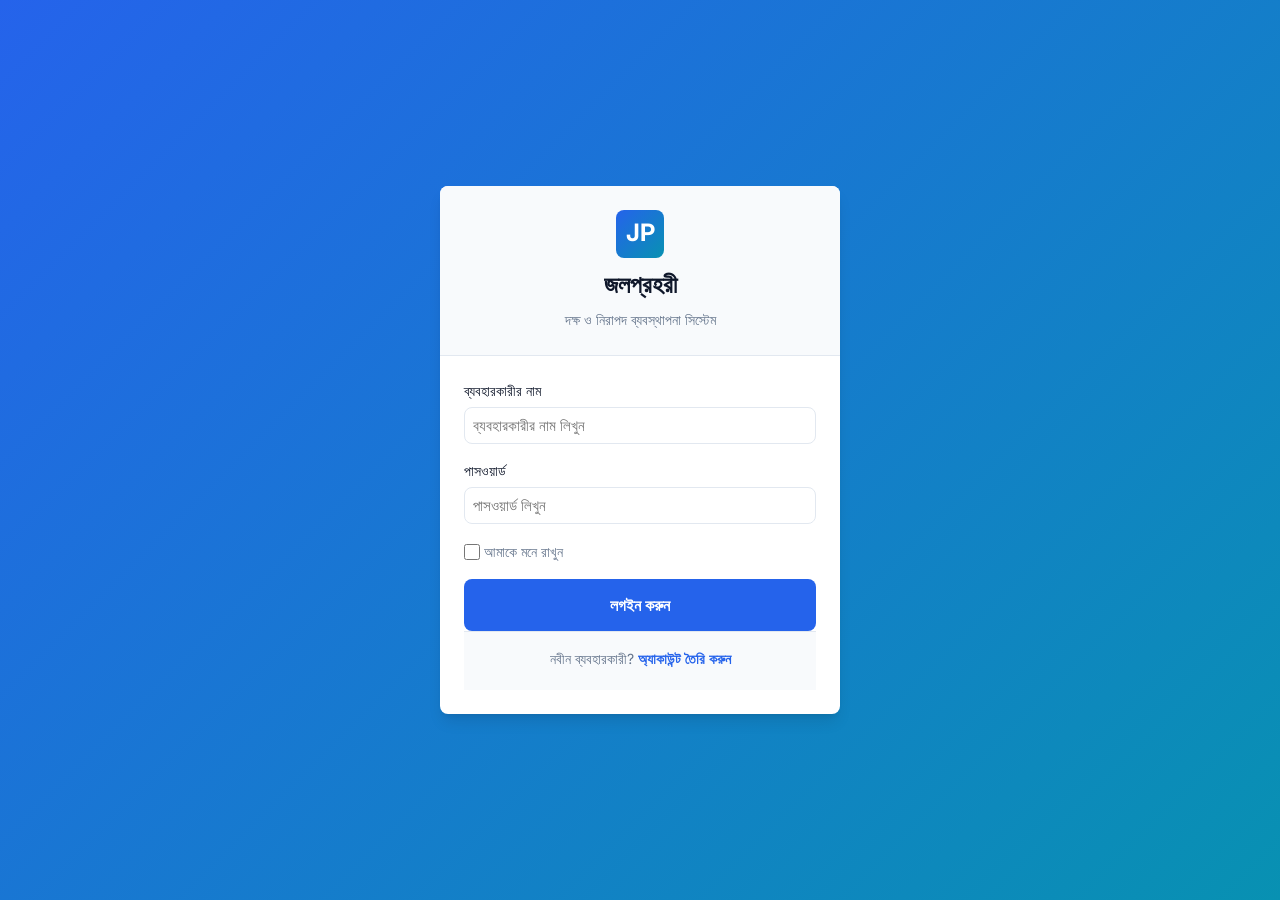
==== index.html @ fc756f6e "This is first commit im my project" ====
<!DOCTYPE html>
<html lang="bn" dir="auto">
<head>
  <meta charset="UTF-8">
  <meta name="viewport" content="width=device-width, initial-scale=1.0">
  <title>জলপ্রহরী - ড্যাশবোর্ড</title>
  <link rel="stylesheet" href="css/style.css">
</head>
<body>
  <!-- Login Screen (shown initially) -->
  <div id="login-screen" class="login-screen">
    <div class="login-card">
      <div class="login-header">
        <div class="login-logo">JP</div>
        <h1>জলপ্রহরী</h1>
        <p>দক্ষ ও নিরাপদ ব্যবস্থাপনা সিস্টেম</p>
      </div>
      <div class="login-body">
        <form id="login-form">
          <div class="form-group">
            <label class="form-label" data-i18n="auth_username">ব্যবহারকারীর নাম</label>
            <input type="text" class="form-input" placeholder="ব্যবহারকারীর নাম লিখুন" required>
          </div>
          <div class="form-group">
            <label class="form-label" data-i18n="auth_password">পাসওয়ার্ড</label>
            <input type="password" class="form-input" placeholder="পাসওয়ার্ড লিখুন" required>
          </div>
          <div class="form-group form-check">
            <input type="checkbox" id="remember-me" class="form-check-input">
            <label class="form-check-label" data-i18n="auth_remember">আমাকে মনে রাখুন</label>
          </div>
          <button type="submit" class="btn btn-primary btn-login" data-i18n="auth_login">লগইন করুন</button>
        </form>
        <div class="login-footer">
          <p>নবীন ব্যবহারকারী? <a href="#" onclick="app.registerUser()">অ্যাকাউন্ট তৈরি করুন</a></p>
        </div>
      </div>
    </div>
  </div>

  <!-- Main App (hidden until login) -->
  <div id="main-app" class="app-container" style="display: none;">
    <!-- Sidebar -->
    <nav class="sidebar" id="sidebar">
      <div class="sidebar-header">
        <div class="sidebar-logo">JP</div>
        <div class="sidebar-title">জলপ্রহরী</div>
      </div>
      <div class="sidebar-nav">
        <div class="nav-item active" data-module="dashboard">
          <span class="nav-icon">📊</span>
          <span data-i18n="nav_dashboard">ড্যাশবোর্ড</span>
        </div>
        <div class="nav-item" data-module="modules">
          <span class="nav-icon">📦</span>
          <span data-i18n="nav_modules">মডিউলসমূহ</span>
        </div>
        <div class="nav-item" data-module="users">
          <span class="nav-icon">👥</span>
          <span data-i18n="nav_users">ব্যবহারকারী</span>
        </div>
        <div class="nav-item" data-module="reports">
          <span class="nav-icon">📈</span>
          <span data-i18n="nav_reports">রিপোর্ট</span>
        </div>
        <div class="nav-item" data-module="billing">
          <span class="nav-icon">💳</span>
          <span data-i18n="module_billing">বিলিং</span>
        </div>
        <div class="nav-item" data-module="settings">
          <span class="nav-icon">⚙️</span>
          <span data-i18n="nav_settings">সেটিংস</span>
        </div>
        <div class="nav-item" data-module="help">
          <span class="nav-icon">❓</span>
          <span data-i18n="nav_help">সহায়তা</span>
        </div>
        <div class="nav-item" style="margin-top: auto;" onclick="app.logout()">
          <span class="nav-icon">🚪</span>
          <span data-i18n="nav_logout">লগআউট</span>
        </div>
      </div>
    </nav>

    <!-- Main Content -->
    <main class="main-content">
      <!-- Header -->
      <header class="header">
        <div class="header-left">
          <button class="mobile-menu-btn" onclick="document.getElementById('sidebar').classList.toggle('open')">
            ☰
          </button>
          <h1 class="page-title" id="page-title">ড্যাশবোর্ড</h1>
        </div>
        <div class="header-right">
          <div class="lang-selector">
            <button class="lang-btn active" data-lang="bn" data-i18n="lang_bangla">বাংলা</button>
            <button class="lang-btn" data-lang="en" data-i18n="lang_english">English</button>
          </div>
          <div class="user-profile" data-i18n-title="header_profile">
            <div class="user-avatar" id="user-avatar">AI</div>
            <div class="user-info">
              <span id="user-name">আমিনুল ইসলাম</span>
              <span id="user-role">অ্যাডমিন</span>
            </div>
          </div>
        </div>
      </header>

      <!-- Dynamic Content Area -->
      <div id="content-area">
        <!-- Content loaded by JavaScript -->
      </div>
    </main>
  </div>

  <!-- Scripts -->
  <script src="js/i18n.js"></script>
  <script src="js/app.js"></script>
</body>
</html>
---- css/style.css ----
/* ==========================================================================
   Jolprohori UI - Main Stylesheet (Part 1)
   বাংলা ভাষার ব্যবহারকারী ইন্টারফেস
   ========================================================================== */

/* Google Fonts - Bangla compatible fonts */
@import url('https://fonts.googleapis.com/css2?family=Noto+Bengali:wght@400;500;600;700&family=Inter:wght@300;400;500;600;700&display=swap');

:root {
  --primary-color: #2563eb;
  --primary-hover: #1d4ed8;
  --secondary-color: #64748b;
  --success-color: #059669;
  --warning-color: #d97706;
  --danger-color: #dc2626;
  --info-color: #0891b2;

  --bg-body: #f8fafc;
  --bg-sidebar: #1e293b;
  --bg-card: #ffffff;
  --bg-header: #ffffff;
  --bg-modal: rgba(0, 0, 0, 0.5);

  --text-primary: #0f172a;
  --text-secondary: #64748b;
  --text-white: #ffffff;
  --text-muted: #94a3b8;

  --border-color: #e2e8f0;
  --border-radius: 8px;
  --shadow-sm: 0 1px 2px 0 rgb(0 0 0 / 0.05);
  --shadow-md: 0 4px 6px -1px rgb(0 0 0 / 0.1), 0 2px 4px -2px rgb(0 0 0 / 0.1);
  --shadow-lg: 0 10px 15px -3px rgb(0 0 0 / 0.1), 0 4px 6px -4px rgb(0 0 0 / 0.1);

  --spacing-xs: 0.25rem;
  --spacing-sm: 0.5rem;
  --spacing-md: 1rem;
  --spacing-lg: 1.5rem;
  --spacing-xl: 2rem;

  --transition-fast: 0.15s ease;
  --transition-base: 0.3s ease;
}

* { margin: 0; padding: 0; box-sizing: border-box; }
html { scroll-behavior: smooth; }
body {
  font-family: 'Inter', 'Noto Bengali', sans-serif;
  background-color: var(--bg-body);
  color: var(--text-primary);
  line-height: 1.6;
  overflow-x: hidden;
}
.bn-text { font-family: 'Noto Bengali', 'Inter', sans-serif; font-weight: 500; }

/* ==========================================================================
   Layout
   ========================================================================== */
.app-container { display: flex; min-height: 100vh; }
.sidebar {
  width: 260px; background-color: var(--bg-sidebar); color: var(--text-white);
  position: fixed; height: 100vh; z-index: 100; transition: var(--transition-base);
  display: flex; flex-direction: column;
}
.sidebar-header {
  padding: var(--spacing-lg); display: flex; align-items: center; gap: var(--spacing-sm);
  border-bottom: 1px solid rgba(255, 255, 255, 0.1);
}
.sidebar-logo {
  width: 32px; height: 32px;
  background: linear-gradient(135deg, var(--primary-color), var(--info-color));
  border-radius: var(--border-radius); display: flex; align-items: center; justify-content: center;
  font-weight: 700; font-size: 1.2rem;
}
.sidebar-title { font-size: 1.1rem; font-weight: 600; font-family: 'Noto Bengali', sans-serif; }
.sidebar-nav { flex: 1; padding: var(--spacing-md); overflow-y: auto; }
.nav-item {
  display: flex; align-items: center; gap: var(--spacing-sm);
  padding: var(--spacing-sm) var(--spacing-md); margin-bottom: var(--spacing-xs);
  border-radius: var(--border-radius); color: var(--text-muted);
  text-decoration: none; font-size: 0.95rem; cursor: pointer;
  transition: var(--transition-fast); border: none; background: transparent;
  text-align: left; width: 100%;
}
.nav-item:hover, .nav-item.active { background-color: rgba(255, 255, 255, 0.1); color: var(--text-white); }
.nav-item.active {
  background: linear-gradient(135deg, rgba(37, 99, 235, 0.2), rgba(8, 145, 178, 0.2));
  border-left: 3px solid var(--primary-color);
}
.nav-icon { width: 20px; text-align: center; }
.main-content { flex: 1; margin-left: 260px; padding: var(--spacing-lg); transition: var(--transition-base); }
.header {
  background: var(--bg-header); border-bottom: 1px solid var(--border-color);
  padding: var(--spacing-md) var(--spacing-lg); display: flex;
  justify-content: space-between; align-items: center;
  position: sticky; top: 0; z-index: 50; box-shadow: var(--shadow-sm);
}
.header-left { display: flex; align-items: center; gap: var(--spacing-md); }
.page-title { font-size: 1.25rem; font-weight: 600; color: var(--text-primary); font-family: 'Noto Bengali', sans-serif; }
.header-right { display: flex; align-items: center; gap: var(--spacing-md); }
.user-profile {
  display: flex; align-items: center; gap: var(--spacing-sm);
  padding: var(--spacing-sm) var(--spacing-md); background: var(--bg-body);
  border: 1px solid var(--border-color); border-radius: var(--border-radius);
  cursor: pointer; transition: var(--transition-fast);
}
.user-profile:hover { background-color: var(--border-color); }
.user-avatar {

/* Dashboard */
.dashboard { max-width: 1200px; margin: 0 auto; }
.stats-grid {
  display: grid; grid-template-columns: repeat(auto-fit, minmax(240px, 1fr));
  gap: var(--spacing-md); margin-bottom: var(--spacing-lg);
}
.stat-card {
  background: var(--bg-card); border: 1px solid var(--border-color);
  border-radius: var(--border-radius); padding: var(--spacing-lg);
  box-shadow: var(--shadow-sm); display: flex; flex-direction: column;
  gap: var(--spacing-sm); transition: var(--transition-base);
}
.stat-card:hover { transform: translateY(-4px); box-shadow: var(--shadow-lg); }
.stat-header { display: flex; justify-content: space-between; align-items: flex-start; }
.stat-icon {
  width: 48px; height: 48px; border-radius: 12px; display: flex;
  align-items: center; justify-content: center; color: var(--text-white); font-size: 1.25rem;
}
.stat-icon.primary { background: linear-gradient(135deg, var(--primary-color), var(--primary-hover)); }
.stat-icon.success { background: linear-gradient(135deg, var(--success-color), #047857); }
.stat-icon.warning { background: linear-gradient(135deg, var(--warning-color), #b45309); }
.stat-icon.info { background: linear-gradient(135deg, var(--info-color), #0e7490); }
.stat-value { font-size: 2rem; font-weight: 700; color: var(--text-primary); }
.stat-label { font-size: 0.875rem; color: var(--text-secondary); font-weight: 500; }
.stat-trend { font-size: 0.75rem; display: flex; align-items: center; gap: 4px; }
.trend-up { color: var(--success-color); } .trend-down { color: var(--danger-color); }

.modules-section { margin-bottom: var(--spacing-lg); }
.section-header {
  display: flex; justify-content: space-between; align-items: center; margin-bottom: var(--spacing-md);
}
.modules-grid {
  display: grid; grid-template-columns: repeat(auto-fill, minmax(280px, 1fr)); gap: var(--spacing-md);
}
.module-card {
  background: var(--bg-card); border: 1px solid var(--border-color);
  border-radius: var(--border-radius); padding: var(--spacing-lg);
  cursor: pointer; transition: var(--transition-base); position: relative; overflow: hidden;
}
.module-card:hover { transform: translateY(-4px); box-shadow: var(--shadow-lg); border-color: var(--primary-color); }
.module-card::before {
  content: ''; position: absolute; top: 0; left: 0; width: 4px; height: 100%;
  background: linear-gradient(135deg, var(--primary-color), var(--info-color)); transition: var(--transition-base);
}
.module-card:hover::before { width: 8px; }
.module-icon {
  width: 48px; height: 48px; border-radius: 12px; display: flex;
  align-items: center; justify-content: center; margin-bottom: var(--spacing-md);
  font-size: 1.25rem; color: var(--text-white);
}
.module-icon.blue { background: linear-gradient(135deg, #3b82f6, #1d4ed8); }
.module-icon.green { background: linear-gradient(135deg, #10b981, #059669); }
.module-icon.purple { background: linear-gradient(135deg, #8b5cf6, #7c3aed); }
.module-icon.orange { background: linear-gradient(135deg, #f59e0b, #d97706); }
.module-icon.red { background: linear-gradient(135deg, #ef4444, #dc2626); }
.module-icon.teal { background: linear-gradient(135deg, #14b8a6, #0d9488); }
.module-content h3 { font-size: 1.1rem; font-weight: 600; margin-bottom: var(--spacing-xs); font-family: 'Noto Bengali', sans-serif; }
.module-content p { font-size: 0.875rem; color: var(--text-secondary); margin-bottom: var(--spacing-md); }
.module-badge {
  position: absolute; top: var(--spacing-sm); right: var(--spacing-sm); font-size: 0.75rem;
  padding: 2px 8px; border-radius: 12px; background: var(--bg-body); color: var(--text-secondary); font-weight: 600;
}
  width: 36px; height: 36px;
  background: linear-gradient(135deg, var(--primary-color), var(--info-color));
  border-radius: 50%; display: flex; align-items: center; justify-content: center;
  color: var(--text-white); font-weight: 600; font-size: 0.9rem;
}
.user-info { font-size: 0.9rem; font-weight: 500; }
.user-info span { display: block; font-size: 0.8rem; color: var(--text-secondary); }

/* Buttons */
.btn {
  display: inline-flex; align-items: center; justify-content: center; gap: var(--spacing-xs);
  padding: var(--spacing-sm) var(--spacing-md); border-radius: var(--border-radius);
  border: none; font-size: 0.95rem; font-weight: 500; cursor: pointer;
  transition: var(--transition-fast); font-family: inherit;
}
.btn:disabled { opacity: 0.6; cursor: not-allowed; }
.btn-primary { background: var(--primary-color); color: var(--text-white); }
.btn-primary:hover:not(:disabled) { background: var(--primary-hover); }
.btn-secondary { background: var(--secondary-color); color: var(--text-white); }
.btn-secondary:hover:not(:disabled) { background: #475569; }
.btn-success { background: var(--success-color); color: var(--text-white); }
.btn-danger { background: var(--danger-color); color: var(--text-white); }
.btn-outline { background: transparent; border: 1px solid var(--border-color); color: var(--text-primary); }
.btn-outline:hover:not(:disabled) { background: var(--bg-body); border-color: var(--primary-color); }
.btn-sm { padding: 4px 12px; font-size: 0.875rem; }
.btn-lg { padding: var(--spacing-md) var(--spacing-lg); font-size: 1rem; }

/* Forms */
.form-group { margin-bottom: var(--spacing-md); }
.form-label {
  display: block; font-size: 0.9rem; font-weight: 500; color: var(--text-primary);
  margin-bottom: var(--spacing-xs); font-family: 'Noto Bengali', sans-serif;
}
.form-input, .form-select, .form-textarea {
  width: 100%; padding: var(--spacing-sm); border: 1px solid var(--border-color);
  border-radius: var(--border-radius); font-size: 0.95rem; font-family: inherit;
  background: var(--bg-card); transition: var(--transition-fast);
}
.form-input:focus, .form-select:focus, .form-textarea:focus {
  outline: none; border-color: var(--primary-color);
  box-shadow: 0 0 0 3px rgba(37, 99, 235, 0.1);
}
.form-input.error, .form-select.error { border-color: var(--danger-color); }
.form-error { color: var(--danger-color); font-size: 0.8rem; margin-top: var(--spacing-xs); display: none; }
.form-error.show { display: block; }

/* Tables */
.table-container {
  background: var(--bg-card); border: 1px solid var(--border-color);
  border-radius: var(--border-radius); overflow: hidden; box-shadow: var(--shadow-sm);
}
.table { width: 100%; border-collapse: collapse; }
.table th, .table td { padding: var(--spacing-md); text-align: left; border-bottom: 1px solid var(--border-color); }
.table th {
  background: var(--bg-body); font-weight: 600; font-size: 0.875rem;
  color: var(--text-secondary); text-transform: uppercase; letter-spacing: 0.05em;
}
.table tr:last-child td { border-bottom: none; }
.table tr:hover { background-color: var(--bg-body); }

/* Badges */
.badge {
  display: inline-block; padding: 2px 8px; border-radius: 12px;
  font-size: 0.75rem; font-weight: 600;
}
.badge-success { background: #dcfce7; color: #166534; }
.badge-warning { background: #fef3c7; color: #92400e; }
.badge-danger { background: #fee2e2; color: #991b1b; }
.badge-info { background: #cffafe; color: #0e7490; }
.badge-secondary { background: #e2e8f0; color: #475569; }

/* Modal */
.modal {
  display: none; position: fixed; top: 0; left: 0; width: 100%; height: 100%;
  background: var(--bg-modal); backdrop-filter: blur(4px); z-index: 200;
  align-items: center; justify-content: center; opacity: 0; transition: var(--transition-base);
}
.modal.show { display: flex; opacity: 1; }
.modal-content {
  background: var(--bg-card); border-radius: var(--border-radius);
  box-shadow: var(--shadow-lg); width: 100%; max-width: 500px; max-height: 90vh;
  overflow-y: auto; transform: translateY(-20px); transition: var(--transition-base);
}
.modal.show .modal-content { transform: translateY(0); }
.modal-header {
  padding: var(--spacing-lg); border-bottom: 1px solid var(--border-color);
  display: flex; justify-content: space-between; align-items: center;
}
.modal-title { font-size: 1.1rem; font-weight: 600; font-family: 'Noto Bengali', sans-serif; }
.modal-close { background: none; border: none; font-size: 1.5rem; color: var(--text-muted); cursor: pointer; line-height: 1; }
.modal-body { padding: var(--spacing-lg); }
.modal-footer {
  padding: var(--spacing-lg); border-top: 1px solid var(--border-color);
  display: flex; justify-content: flex-end; gap: var(--spacing-sm);
}

/* Toast */
.toast-container {
  position: fixed; top: var(--spacing-lg); right: var(--spacing-lg); z-index: 300;
  display: flex; flex-direction: column; gap: var(--spacing-sm);
}
.toast {
  background: var(--text-primary); color: var(--text-white);
  padding: var(--spacing-md) var(--spacing-lg); border-radius: var(--border-radius);
  box-shadow: var(--shadow-lg); display: flex; align-items: center; gap: var(--spacing-sm);
  min-width: 300px; animation: slideIn 0.3s ease;
}
.toast.success { background: var(--success-color); }
.toast.error { background: var(--danger-color); }
.toast.warning { background: var(--warning-color); }
.toast.info { background: var(--info-color); }
@keyframes slideIn {
  from { transform: translateX(100%); opacity: 0; }
  to { transform: translateX(0); opacity: 1; }
}

/* Loading */
.spinner {
  width: 40px; height: 40px; border: 3px solid var(--border-color);
  border-top-color: var(--primary-color); border-radius: 50%;
  animation: spin 0.8s linear infinite;
}
@keyframes spin { to { transform: rotate(360deg); } }
.loading-overlay {
  position: fixed; top: 0; left: 0; width: 100%; height: 100%;
  background: rgba(255, 255, 255, 0.8); backdrop-filter: blur(4px);
  z-index: 400; display: none; align-items: center; justify-content: center;
  flex-direction: column; gap: var(--spacing-md);
}
.loading-overlay.show { display: flex; }

/* Responsive */
@media (max-width: 768px) {
  .sidebar { transform: translateX(-100%); }
  .sidebar.open { transform: translateX(0); }
  .main-content { margin-left: 0; padding: var(--spacing-md); }
  .header { padding: var(--spacing-md); }
  .stats-grid { grid-template-columns: 1fr; }
  .modules-grid { grid-template-columns: 1fr; }
  .modal-content { margin: var(--spacing-md); width: auto; }
}
.mobile-menu-btn {
  display: none; background: none; border: none;
  color: var(--text-primary); font-size: 1.5rem; cursor: pointer;
}
@media (max-width: 768px) { .mobile-menu-btn { display: block; } }

/* Utilities */
.text-center { text-align: center; }
.text-right { text-align: right; }
.font-bold { font-weight: 700; }
.font-medium { font-weight: 500; }
.mt-2 { margin-top: var(--spacing-sm); }
.mb-2 { margin-bottom: var(--spacing-sm); }
.flex { display: flex; }
.items-center { align-items: center; }
.justify-between { justify-content: space-between; }
.gap-2 { gap: var(--spacing-sm); }
.hidden { display: none !important; }
.block { display: block !important; }

/* Scrollbar */
::-webkit-scrollbar { width: 8px; height: 8px; }
::-webkit-scrollbar-track { background: transparent; }
::-webkit-scrollbar-thumb { background: #cbd5e1; border-radius: 4px; }
::-webkit-scrollbar-thumb:hover { background: #94a3b8; }

/* ==========================================================================
   Login Screen
   ========================================================================== */
.login-screen {
  display: flex; align-items: center; justify-content: center;
  min-height: 100vh;
  background: linear-gradient(135deg, var(--primary-color), var(--info-color));
  padding: var(--spacing-md);
}
.login-card {
  background: var(--bg-card); border-radius: var(--border-radius);
  box-shadow: var(--shadow-lg); width: 100%; max-width: 400px;
  overflow: hidden;
}
.login-header {
  padding: var(--spacing-lg); text-align: center;
  background: var(--bg-body); border-bottom: 1px solid var(--border-color);
}
.login-logo {
  width: 48px; height: 48px;
  background: linear-gradient(135deg, var(--primary-color), var(--info-color));
  border-radius: var(--border-radius); display: inline-flex;
  align-items: center; justify-content: center; font-weight: 700;
  font-size: 1.5rem; color: var(--text-white); margin-bottom: var(--spacing-sm);
}
.login-header h1 {
  font-size: 1.5rem; font-weight: 700; color: var(--text-primary);
  font-family: 'Noto Bengali', sans-serif; margin-bottom: var(--spacing-xs);
}
.login-header p { font-size: 0.9rem; color: var(--text-secondary); }
.login-body { padding: var(--spacing-lg); }
.form-check {
  display: flex; align-items: center; gap: var(--spacing-xs);
  margin-bottom: var(--spacing-md);
}
.form-check-input { width: 16px; height: 16px; cursor: pointer; }
.form-check-label {
  font-size: 0.9rem; color: var(--text-secondary); cursor: pointer;
}
.btn-login { width: 100%; padding: var(--spacing-md); font-size: 1rem; font-weight: 600; }
.login-footer {
  padding: var(--spacing-md) var(--spacing-lg); text-align: center;
  background: var(--bg-body); border-top: 1px solid var(--border-color);
}
.login-footer p { font-size: 0.875rem; color: var(--text-secondary); margin-bottom: var(--spacing-xs); }
.login-footer a { color: var(--primary-color); text-decoration: none; font-weight: 600; }
.login-footer a:hover { text-decoration: underline; }
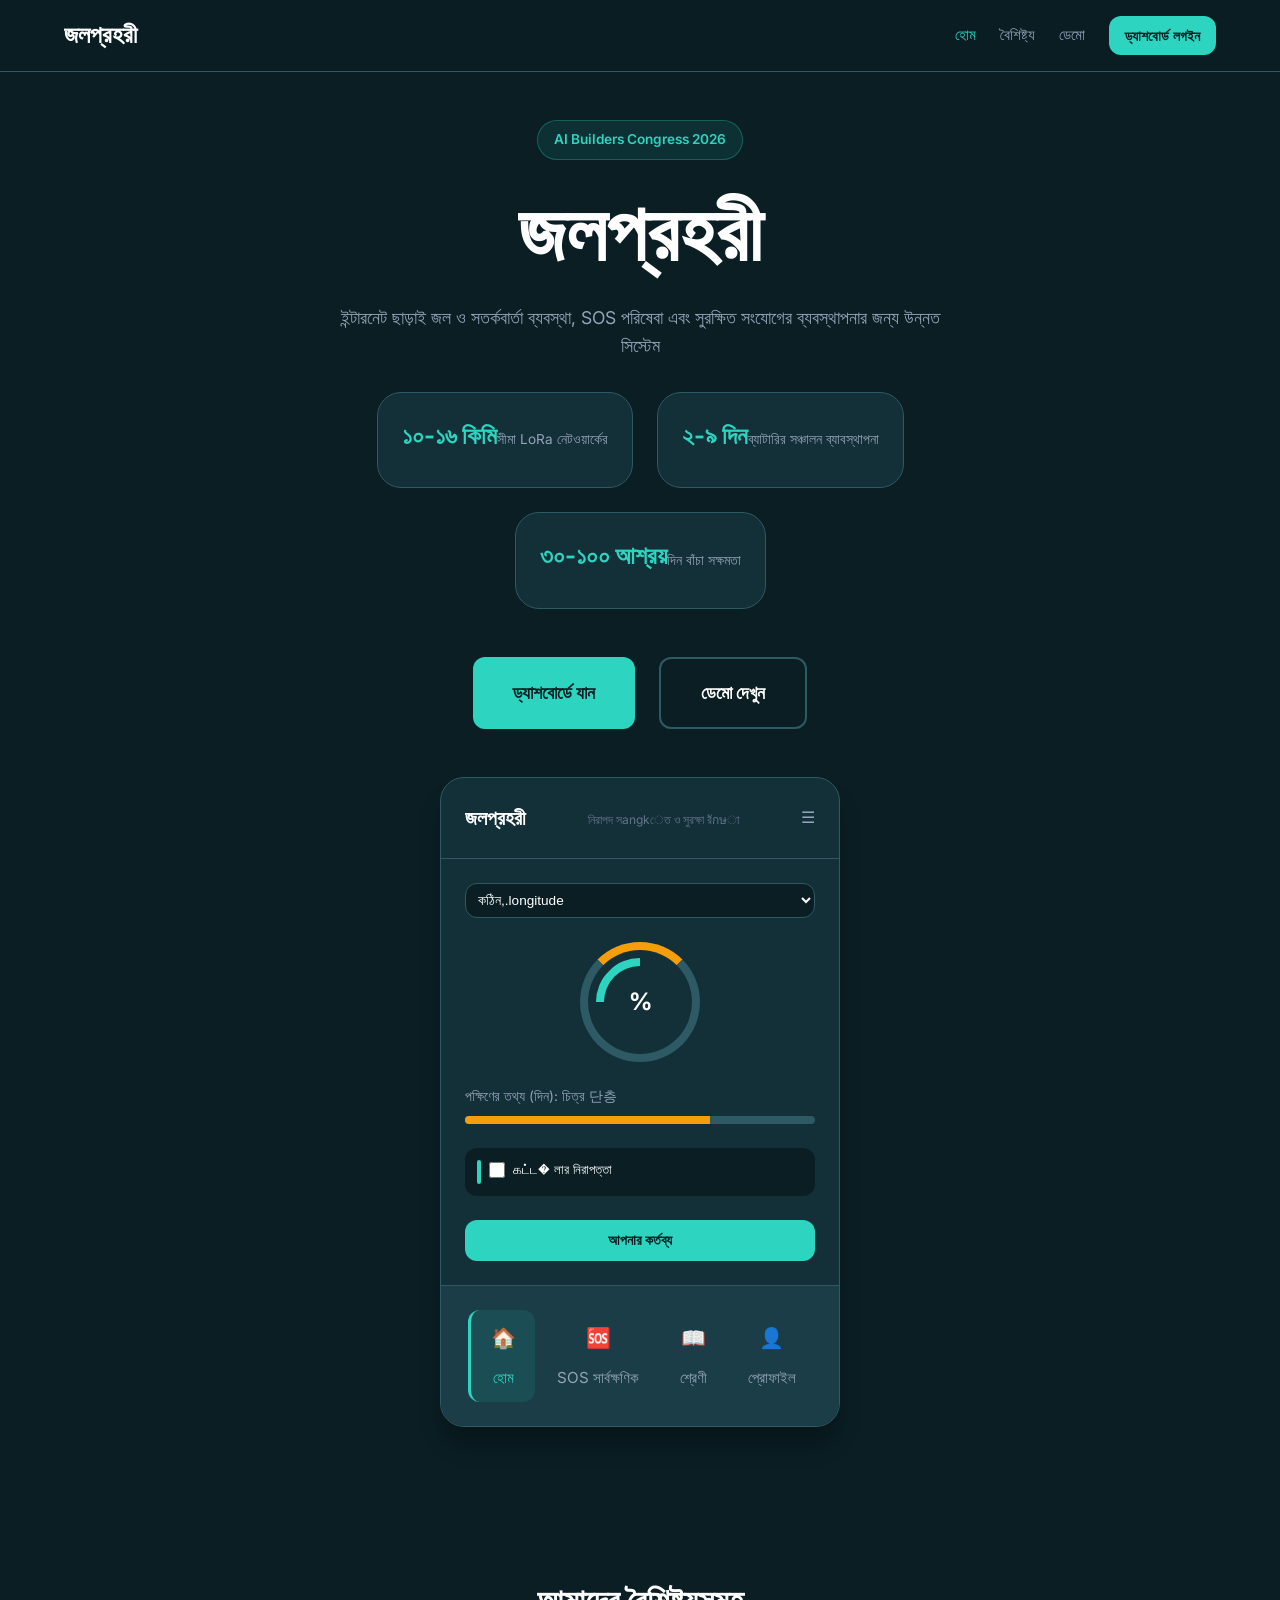
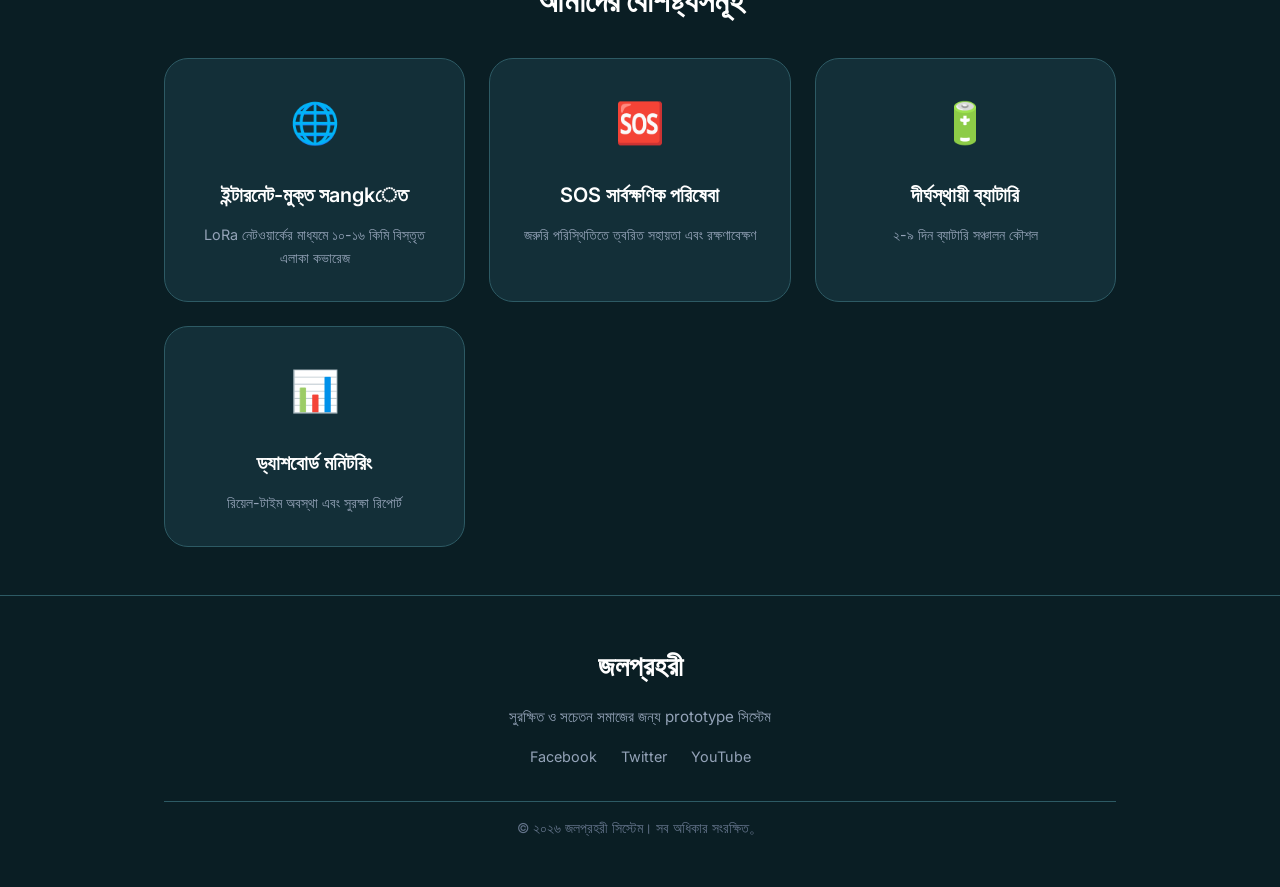
==== commit d5694013: "interfase change" ====
--- a/index.html
+++ b/index.html
@@ -1,121 +1,163 @@
 <!DOCTYPE html>
-<html lang="bn" dir="auto">
+<html lang="bn">
 <head>
   <meta charset="UTF-8">
   <meta name="viewport" content="width=device-width, initial-scale=1.0">
-  <title>জলপ্রহরী - ড্যাশবোর্ড</title>
+  <title>জলপ্রহরী - সুরক্ষা ও সচেতনতা সিস্টেম</title>
   <link rel="stylesheet" href="css/style.css">
+  <link href="https://fonts.googleapis.com/css2?family=Noto+Bengali:wght@400;500;600;700&family=Inter:wght@300;400;500;600;700&display=swap" rel="stylesheet">
 </head>
 <body>
-  <!-- Login Screen (shown initially) -->
-  <div id="login-screen" class="login-screen">
-    <div class="login-card">
-      <div class="login-header">
-        <div class="login-logo">JP</div>
-        <h1>জলপ্রহরী</h1>
-        <p>দক্ষ ও নিরাপদ ব্যবস্থাপনা সিস্টেম</p>
+  <!-- Navigation -->
+  <nav class="navbar">
+    <div class="nav-container">
+      <div class="nav-logo">জলপ্রহরী</div>
+      <div class="nav-links">
+        <a href="#" class="nav-link active">হোম</a>
+        <a href="#features" class="nav-link">বৈশিষ্ট্য</a>
+        <a href="#demo" class="nav-link">ডেমো</a>
+        <a href="dashboard.html" class="nav-btn">ড্যাশবোর্ড লগইন</a>
       </div>
-      <div class="login-body">
-        <form id="login-form">
-          <div class="form-group">
-            <label class="form-label" data-i18n="auth_username">ব্যবহারকারীর নাম</label>
-            <input type="text" class="form-input" placeholder="ব্যবহারকারীর নাম লিখুন" required>
+      <button class="mobile-menu-btn">☰</button>
+    </div>
+  </nav>
+
+  <!-- Hero Section -->
+  <section class="hero">
+    <div class="hero-container">
+      <div class="hero-badge">AI Builders Congress 2026</div>
+      <h1 class="hero-title">জলপ্রহরী</h1>
+      <p class="hero-subtitle">ইন্টারনেট ছাড়াই জল ও সতর্কবার্তা ব্যবস্থা, SOS পরিষেবা এবং সুরক্ষিত সংযোগের ব্যবস্থাপনার জন্য উন্নত সিস্টেম</p>
+      
+      <div class="hero-stats">
+        <div class="stat-card">
+          <div class="stat-number">১০-১৬ কিমি</div>
+          <div class="stat-label">সীমা LoRa নেটওয়ার্কের</div>
+        </div>
+        <div class="stat-card">
+          <div class="stat-number">২-৯ দিন</div>
+          <div class="stat-label">ব্যাটারির সঞ্চালন ব্যাবস্থাপনা</div>
+        </div>
+        <div class="stat-card">
+          <div class="stat-number">৩০-১০০ আশ্রয়</div>
+          <div class="stat-label">দিন বাঁচা সক্ষমতা</div>
+        </div>
+      </div>
+
+      <div class="hero-actions">
+        <a href="dashboard.html" class="btn-primary btn-lg">ড্যাশবোর্ডে যান</a>
+        <a href="#demo" class="btn-outline btn-lg">ডেমো দেখুন</a>
+      </div>
+    </div>
+
+    <div class="hero-visual">
+      <div class="phone-mockup">
+        <div class="phone-header">
+          <div class="phone-logo">জলপ্রহরী</div>
+          <div class="phone-tagline">নিরাপদ সangkেত ও সুরক্ষা রักษা</div>
+          <div class="phone-menu">☰</div>
+        </div>
+        <div class="phone-content">
+          <div class="phone-select">
+            <select class="phone-select-input">
+              <option>কঠিন,.longitude</option>
+              <option>সহজ.latitude</option>
+            </select>
           </div>
-          <div class="form-group">
-            <label class="form-label" data-i18n="auth_password">পাসওয়ার্ড</label>
-            <input type="password" class="form-input" placeholder="পাসওয়ার্ড লিখুন" required>
+          <div class="phone-gauge">
+            <div class="gauge-circle">
+              <div class="gauge-fill"></div>
+              <div class="gauge-text">%</div>
+            </div>
           </div>
-          <div class="form-group form-check">
-            <input type="checkbox" id="remember-me" class="form-check-input">
-            <label class="form-check-label" data-i18n="auth_remember">আমাকে মনে রাখুন</label>
+          <div class="phone-progress">
+            <div class="progress-label">পক্ষিণের তথ্য (দিন): চিত্র 단층</div>
+            <div class="progress-bar">
+              <div class="progress-fill"></div>
+            </div>
           </div>
-          <button type="submit" class="btn btn-primary btn-login" data-i18n="auth_login">লগইন করুন</button>
-        </form>
-        <div class="login-footer">
-          <p>নবীন ব্যবহারকারী? <a href="#" onclick="app.registerUser()">অ্যাকাউন্ট তৈরি করুন</a></p>
+          <div class="phone-alert">
+            <div class="alert-left"></div>
+            <div class="alert-right">
+              <label class="checkbox-label">
+                <input type="checkbox" class="checkbox-input"> கட்ட�
+                লার নিরাপত্তা
+              </label>
+            </div>
+          </div>
+          <div class="phone-button">
+            <button class="phone-btn">আপনার কর্তব্য</button>
+          </div>
+        </div>
+        <div class="phone-nav">
+          <div class="nav-item active">
+            <span class="nav-icon">🏠</span>
+            <span class="nav-label">হোম</span>
+          </div>
+          <div class="nav-item">
+            <span class="nav-icon">🆘</span>
+            <span class="nav-label">SOS সার্বক্ষণিক</span>
+          </div>
+          <div class="nav-item">
+            <span class="nav-icon">📖</span>
+            <span class="nav-label">শ্রেণী</span>
+          </div>
+          <div class="nav-item">
+            <span class="nav-icon">👤</span>
+            <span class="nav-label">প্রোফাইল</span>
+          </div>
         </div>
       </div>
     </div>
-  </div>
+  </section>
 
-  <!-- Main App (hidden until login) -->
-  <div id="main-app" class="app-container" style="display: none;">
-    <!-- Sidebar -->
-    <nav class="sidebar" id="sidebar">
-      <div class="sidebar-header">
-        <div class="sidebar-logo">JP</div>
-        <div class="sidebar-title">জলপ্রহরী</div>
-      </div>
-      <div class="sidebar-nav">
-        <div class="nav-item active" data-module="dashboard">
-          <span class="nav-icon">📊</span>
-          <span data-i18n="nav_dashboard">ড্যাশবোর্ড</span>
+  <!-- Features Section -->
+  <section id="features" class="features">
+    <div class="container">
+      <h2 class="section-title">আমাদের বৈশিষ্ট্যসমূহ</h2>
+      <div class="features-grid">
+        <div class="feature-card">
+          <div class="feature-icon">🌐</div>
+          <h3>ইন্টারনেট-মুক্ত সangkেত</h3>
+          <p>LoRa নেটওয়ার্কের মাধ্যমে ১০-১৬ কিমি বিস্তৃত এলাকা কভারেজ</p>
         </div>
-        <div class="nav-item" data-module="modules">
-          <span class="nav-icon">📦</span>
-          <span data-i18n="nav_modules">মডিউলসমূহ</span>
+        <div class="feature-card">
+          <div class="feature-icon">🆘</div>
+          <h3>SOS সার্বক্ষণিক পরিষেবা</h3>
+          <p>জরুরি পরিস্থিতিতে ত্বরিত সহায়তা এবং রক্ষণাবেক্ষণ</p>
         </div>
-        <div class="nav-item" data-module="users">
-          <span class="nav-icon">👥</span>
-          <span data-i18n="nav_users">ব্যবহারকারী</span>
+        <div class="feature-card">
+          <div class="feature-icon">🔋</div>
+          <h3>দীর্ঘস্থায়ী ব্যাটারি</h3>
+          <p>২-৯ দিন ব্যাটারি সঞ্চালন কৌশল</p>
         </div>
-        <div class="nav-item" data-module="reports">
-          <span class="nav-icon">📈</span>
-          <span data-i18n="nav_reports">রিপোর্ট</span>
-        </div>
-        <div class="nav-item" data-module="billing">
-          <span class="nav-icon">💳</span>
-          <span data-i18n="module_billing">বিলিং</span>
-        </div>
-        <div class="nav-item" data-module="settings">
-          <span class="nav-icon">⚙️</span>
-          <span data-i18n="nav_settings">সেটিংস</span>
-        </div>
-        <div class="nav-item" data-module="help">
-          <span class="nav-icon">❓</span>
-          <span data-i18n="nav_help">সহায়তা</span>
-        </div>
-        <div class="nav-item" style="margin-top: auto;" onclick="app.logout()">
-          <span class="nav-icon">🚪</span>
-          <span data-i18n="nav_logout">লগআউট</span>
+        <div class="feature-card">
+          <div class="feature-icon">📊</div>
+          <h3>ড্যাশবোর্ড মনিটরিং</h3>
+          <p>রিয়েল-টাইম অবস্থা এবং সুরক্ষা রিপোর্ট</p>
         </div>
       </div>
-    </nav>
+    </div>
+  </section>
 
-    <!-- Main Content -->
-    <main class="main-content">
-      <!-- Header -->
-      <header class="header">
-        <div class="header-left">
-          <button class="mobile-menu-btn" onclick="document.getElementById('sidebar').classList.toggle('open')">
-            ☰
-          </button>
-          <h1 class="page-title" id="page-title">ড্যাশবোর্ড</h1>
+  <!-- Footer -->
+  <footer class="footer">
+    <div class="container">
+      <div class="footer-content">
+        <div class="footer-logo">জলপ্রহরী</div>
+        <p class="footer-text">সুরক্ষিত ও সচেতন সমাজের জন্য prototype সিস্টেম</p>
+        <div class="footer-social">
+          <a href="#">Facebook</a>
+          <a href="#">Twitter</a>
+          <a href="#">YouTube</a>
         </div>
-        <div class="header-right">
-          <div class="lang-selector">
-            <button class="lang-btn active" data-lang="bn" data-i18n="lang_bangla">বাংলা</button>
-            <button class="lang-btn" data-lang="en" data-i18n="lang_english">English</button>
-          </div>
-          <div class="user-profile" data-i18n-title="header_profile">
-            <div class="user-avatar" id="user-avatar">AI</div>
-            <div class="user-info">
-              <span id="user-name">আমিনুল ইসলাম</span>
-              <span id="user-role">অ্যাডমিন</span>
-            </div>
-          </div>
-        </div>
-      </header>
+      </div>
+      <div class="footer-bottom">
+        <p>&copy; ২০২৬ জলপ্রহরী সিস্টেম। সব অধিকার সংরক্ষিত。</p>
+      </div>
+    </div>
+  </footer>
 
-      <!-- Dynamic Content Area -->
-      <div id="content-area">
-        <!-- Content loaded by JavaScript -->
-      </div>
-    </main>
-  </div>
-
-  <!-- Scripts -->
-  <script src="js/i18n.js"></script>
   <script src="js/app.js"></script>
 </body>
 </html>
--- a/css/style.css
+++ b/css/style.css
@@ -1,385 +1,204 @@
-/* ==========================================================================
-   Jolprohori UI - Main Stylesheet (Part 1)
-   বাংলা ভাষার ব্যবহারকারী ইন্টারফেস
-   ========================================================================== */
-
-/* Google Fonts - Bangla compatible fonts */
+/* Jolprohori - Dark Teal Theme Stylesheet */
 @import url('https://fonts.googleapis.com/css2?family=Noto+Bengali:wght@400;500;600;700&family=Inter:wght@300;400;500;600;700&display=swap');
 
 :root {
-  --primary-color: #2563eb;
-  --primary-hover: #1d4ed8;
-  --secondary-color: #64748b;
-  --success-color: #059669;
-  --warning-color: #d97706;
-  --danger-color: #dc2626;
-  --info-color: #0891b2;
-
-  --bg-body: #f8fafc;
-  --bg-sidebar: #1e293b;
-  --bg-card: #ffffff;
-  --bg-header: #ffffff;
-  --bg-modal: rgba(0, 0, 0, 0.5);
-
-  --text-primary: #0f172a;
-  --text-secondary: #64748b;
-  --text-white: #ffffff;
-  --text-muted: #94a3b8;
-
-  --border-color: #e2e8f0;
-  --border-radius: 8px;
-  --shadow-sm: 0 1px 2px 0 rgb(0 0 0 / 0.05);
-  --shadow-md: 0 4px 6px -1px rgb(0 0 0 / 0.1), 0 2px 4px -2px rgb(0 0 0 / 0.1);
-  --shadow-lg: 0 10px 15px -3px rgb(0 0 0 / 0.1), 0 4px 6px -4px rgb(0 0 0 / 0.1);
-
-  --spacing-xs: 0.25rem;
-  --spacing-sm: 0.5rem;
-  --spacing-md: 1rem;
-  --spacing-lg: 1.5rem;
-  --spacing-xl: 2rem;
-
-  --transition-fast: 0.15s ease;
-  --transition-base: 0.3s ease;
+  --bg-dark: #0a1e24;
+  --bg-card: #132f38;
+  --bg-surface: #1a3d47;
+  --primary-teal: #2dd4bf;
+  --primary-teal-hover: #14b8a6;
+  --accent-amber: #f59e0b;
+  --text-primary: #ffffff;
+  --text-secondary: #94a3b8;
+  --text-muted: #64748b;
+  --border-color: #2d5a64;
+  --font-bengali: 'Noto Bengali', 'Inter', sans-serif;
+  --font-inter: 'Inter', sans-serif;
+  --radius-md: 12px;
+  --radius-lg: 24px;
+  --radius-full: 9999px;
 }
 
 * { margin: 0; padding: 0; box-sizing: border-box; }
 html { scroll-behavior: smooth; }
-body {
-  font-family: 'Inter', 'Noto Bengali', sans-serif;
-  background-color: var(--bg-body);
-  color: var(--text-primary);
-  line-height: 1.6;
-  overflow-x: hidden;
-}
-.bn-text { font-family: 'Noto Bengali', 'Inter', sans-serif; font-weight: 500; }
-
-/* ==========================================================================
-   Layout
-   ========================================================================== */
-.app-container { display: flex; min-height: 100vh; }
-.sidebar {
-  width: 260px; background-color: var(--bg-sidebar); color: var(--text-white);
-  position: fixed; height: 100vh; z-index: 100; transition: var(--transition-base);
+body { font-family: var(--font-inter); background-color: var(--bg-dark); color: var(--text-primary); line-height: 1.6; overflow-x: hidden; }
+
+/* Navigation */
+.navbar { position: fixed; top: 0; left: 0; width: 100%; padding: 1rem 0; background: rgba(10, 30, 36, 0.95); backdrop-filter: blur(10px); border-bottom: 1px solid var(--border-color); z-index: 100; }
+.nav-container { max-width: 1200px; margin: 0 auto; padding: 0 1.5rem; display: flex; justify-content: space-between; align-items: center; }
+.nav-logo { font-family: var(--font-bengali); font-size: 1.5rem; font-weight: 700; color: var(--text-primary); text-decoration: none; }
+.nav-links { display: flex; gap: 1.5rem; align-items: center; }
+.nav-link { color: var(--text-secondary); text-decoration: none; font-size: 0.95rem; font-weight: 500; transition: 0.2s ease; }
+.nav-link:hover, .nav-link.active { color: var(--primary-teal); }
+.nav-btn { background: var(--primary-teal); color: var(--bg-dark); padding: 0.5rem 1rem; border-radius: var(--radius-md); text-decoration: none; font-weight: 600; font-size: 0.9rem; transition: 0.2s ease; }
+.nav-btn:hover { background: var(--primary-teal-hover); }
+.mobile-menu-btn { display: none; background: none; border: none; color: var(--text-primary); font-size: 1.5rem; cursor: pointer; }
+
+/* Hero Section */
+.hero { position: relative; padding: 120px 1.5rem 100px; background: var(--bg-dark); overflow: hidden; }
+.hero::before { content: ''; position: absolute; top: 0; left: 0; width: 100%; height: 100%; background: radial-gradient(circle at 20% 30%, rgba(45, 212, 191, 0.15), transparent 50%); z-index: -1; }
+.hero-container { max-width: 800px; margin: 0 auto; text-align: center; z-index: 2; position: relative; }
+.hero-badge { display: inline-block; background: rgba(45, 212, 191, 0.1); color: var(--primary-teal); padding: 0.5rem 1rem; border-radius: var(--radius-full); font-size: 0.85rem; font-weight: 600; margin-bottom: 1.5rem; border: 1px solid rgba(45, 212, 191, 0.3); }
+.hero-title { font-family: var(--font-bengali); font-size: clamp(2.5rem, 8vw, 5rem); font-weight: 700; color: var(--text-primary); margin-bottom: 1.5rem; line-height: 1.2; }
+.hero-subtitle { font-size: 1.1rem; color: var(--text-secondary); margin-bottom: 2rem; max-width: 600px; margin-left: auto; margin-right: auto; }
+.hero-stats { display: flex; gap: 1.5rem; justify-content: center; margin-bottom: 3rem; flex-wrap: wrap; }
+.stat-card { background: var(--bg-card); border: 1px solid var(--border-color); border-radius: var(--radius-lg); padding: 1.5rem; text-align: center; min-width: 150px; transition: 0.3s ease; }
+.stat-card:hover { transform: translateY(-4px); box-shadow: 0 10px 15px -3px rgb(0 0 0 / 0.3); border-color: var(--primary-teal); }
+.stat-number { font-family: var(--font-bengali); font-size: 1.5rem; font-weight: 700; color: var(--primary-teal); margin-bottom: 0.5rem; }
+.stat-label { font-size: 0.85rem; color: var(--text-muted); }
+.hero-actions { display: flex; gap: 1.5rem; justify-content: center; flex-wrap: wrap; }
+.btn-primary { background: var(--primary-teal); color: var(--bg-dark); padding: 1rem 2rem; border-radius: var(--radius-md); text-decoration: none; font-weight: 600; font-size: 1rem; display: inline-flex; align-items: center; gap: 0.5rem; transition: 0.2s ease; border: none; cursor: pointer; }
+.btn-primary:hover { background: var(--primary-teal-hover); transform: translateY(-2px); }
+.btn-primary.btn-lg { padding: 1.25rem 2.5rem; font-size: 1.1rem; }
+.btn-outline { background: transparent; color: var(--text-primary); border: 2px solid var(--border-color); padding: 1rem 2rem; border-radius: var(--radius-md); text-decoration: none; font-weight: 600; font-size: 1rem; display: inline-flex; align-items: center; gap: 0.5rem; transition: 0.2s ease; cursor: pointer; }
+.btn-outline:hover { border-color: var(--primary-teal); color: var(--primary-teal); }
+.btn-outline.btn-lg { padding: 1.25rem 2.5rem; font-size: 1.1rem; }
+
+/* Phone Mockup */
+.hero-visual { margin-top: 3rem; display: flex; justify-content: center; }
+.phone-mockup { width: 100%; max-width: 400px; background: var(--bg-card); border-radius: var(--radius-lg); border: 1px solid var(--border-color); box-shadow: 0 20px 25px -5px rgb(0 0 0 / 0.3); overflow: hidden; }
+.phone-header { padding: 1.5rem; border-bottom: 1px solid var(--border-color); display: flex; justify-content: space-between; align-items: center; }
+.phone-logo { font-family: var(--font-bengali); font-size: 1.25rem; font-weight: 700; color: var(--text-primary); }
+.phone-tagline { font-size: 0.75rem; color: var(--text-muted); margin-top: 4px; }
+.phone-menu { color: var(--text-secondary); cursor: pointer; }
+.phone-content { padding: 1.5rem; }
+.phone-select { margin-bottom: 1.5rem; }
+.phone-select-input { width: 100%; padding: 0.5rem; background: var(--bg-dark); border: 1px solid var(--border-color); border-radius: var(--radius-md); color: var(--text-primary); font-size: 0.85rem; }
+.phone-gauge { margin-bottom: 1.5rem; text-align: center; }
+.gauge-circle { width: 120px; height: 120px; border-radius: 50%; border: 8px solid var(--border-color); border-top-color: var(--accent-amber); position: relative; margin: 0 auto 0.5rem; display: flex; align-items: center; justify-content: center; }
+.gauge-fill { position: absolute; top: 8px; left: 8px; right: 8px; bottom: 8px; border-radius: 50%; border: 8px solid transparent; border-top-color: var(--primary-teal); transform: rotate(-45deg); transition: 0.3s ease; }
+.gauge-text { font-size: 1.5rem; font-weight: 700; color: var(--text-primary); }
+.phone-progress { margin-bottom: 1.5rem; }
+.progress-label { font-size: 0.85rem; color: var(--text-secondary); margin-bottom: 0.5rem; }
+.progress-bar { height: 8px; background: var(--border-color); border-radius: var(--radius-full); overflow: hidden; }
+.progress-fill { height: 100%; background: var(--accent-amber); width: 70%; }
+.phone-alert { display: flex; gap: 0.5rem; margin-bottom: 1.5rem; background: var(--bg-dark); border-radius: var(--radius-md); padding: 0.75rem; }
+.alert-left { width: 4px; height: 24px; background: var(--primary-teal); border-radius: var(--radius-full); }
+.alert-right { flex: 1; }
+.checkbox-label { display: flex; align-items: center; gap: 0.5rem; font-size: 0.8rem; color: var(--text-primary); cursor: pointer; }
+.checkbox-input { width: 16px; height: 16px; accent-color: var(--primary-teal); }
+.phone-button { margin-top: 1.5rem; }
+.phone-btn { width: 100%; padding: 0.75rem; background: var(--primary-teal); color: var(--bg-dark); border: none; border-radius: var(--radius-md); font-weight: 600; font-size: 0.9rem; cursor: pointer; transition: 0.2s ease; }
+.phone-btn:hover { background: var(--primary-teal-hover); }
+.phone-nav { display: flex; justify-content: space-around; padding: 1.5rem; border-top: 1px solid var(--border-color); background: var(--bg-surface); }
+.nav-item { display: flex; flex-direction: column; align-items: center; gap: 4px; color: var(--text-muted); text-decoration: none; font-size: 0.75rem; transition: 0.2s ease; }
+.nav-item.active { color: var(--primary-teal); }
+
+/* Features Section */
+.features { padding: 3rem 1.5rem; background: var(--bg-dark); }
+.container { max-width: 1000px; margin: 0 auto; padding: 0 1.5rem; }
+.section-title { font-family: var(--font-bengali); font-size: 2rem; font-weight: 700; text-align: center; margin-bottom: 2rem; color: var(--text-primary); }
+.features-grid { display: grid; grid-template-columns: repeat(auto-fit, minmax(250px, 1fr)); gap: 1.5rem; }
+.feature-card { background: var(--bg-card); border: 1px solid var(--border-color); border-radius: var(--radius-lg); padding: 2rem; text-align: center; transition: 0.3s ease; }
+.feature-card:hover { transform: translateY(-4px); box-shadow: 0 20px 25px -5px rgb(0 0 0 / 0.3); border-color: var(--primary-teal); }
+.feature-icon { font-size: 2.5rem; margin-bottom: 1.5rem; }
+.feature-card h3 { font-family: var(--font-bengali); font-size: 1.25rem; font-weight: 600; margin-bottom: 0.75rem; color: var(--text-primary); }
+.feature-card p { font-size: 0.9rem; color: var(--text-secondary); line-height: 1.6; }
+
+/* Footer */
+.footer { padding: 3rem 1.5rem; background: var(--bg-dark); border-top: 1px solid var(--border-color); }
+.footer-content { text-align: center; margin-bottom: 2rem; }
+.footer-logo { font-family: var(--font-bengali); font-size: 1.75rem; font-weight: 700; color: var(--text-primary); margin-bottom: 1rem; }
+.footer-text { color: var(--text-secondary); font-size: 0.95rem; max-width: 500px; margin: 0 auto 1rem; }
+.footer-social { display: flex; gap: 1.5rem; justify-content: center; }
+.footer-social a { color: var(--text-secondary); text-decoration: none; font-size: 0.9rem; transition: 0.2s ease; }
+.footer-social a:hover { color: var(--primary-teal); }
+.footer-bottom { text-align: center; padding-top: 1rem; border-top: 1px solid var(--border-color); color: var(--text-muted); font-size: 0.85rem; }
+
+/* Responsive */
+@media (max-width: 768px) {
+  .nav-links { display: none; position: absolute; top: 100%; left: 0; right: 0; background: var(--bg-dark); flex-direction: column; padding: 1.5rem; border-bottom: 1px solid var(--border-color); }
+  .nav-links.active { display: flex; }
+  .mobile-menu-btn { display: block; }
+  .hero-title { font-size: 3rem; }
+  .hero-stats { flex-direction: column; align-items: center; }
+  .hero-actions { flex-direction: column; align-items: center; }
+  .phone-mockup { max-width: 100%; }
+}
+
+/* Dashboard Sidebar */
+.sidebar-nav {
+  position: fixed; top: 60px; left: 0; width: 260px; height: calc(100vh - 60px);
+  background: var(--bg-card); border-right: 1px solid var(--border-color); z-index: 50;
   display: flex; flex-direction: column;
 }
-.sidebar-header {
-  padding: var(--spacing-lg); display: flex; align-items: center; gap: var(--spacing-sm);
-  border-bottom: 1px solid rgba(255, 255, 255, 0.1);
-}
-.sidebar-logo {
-  width: 32px; height: 32px;
-  background: linear-gradient(135deg, var(--primary-color), var(--info-color));
-  border-radius: var(--border-radius); display: flex; align-items: center; justify-content: center;
-  font-weight: 700; font-size: 1.2rem;
-}
-.sidebar-title { font-size: 1.1rem; font-weight: 600; font-family: 'Noto Bengali', sans-serif; }
-.sidebar-nav { flex: 1; padding: var(--spacing-md); overflow-y: auto; }
-.nav-item {
-  display: flex; align-items: center; gap: var(--spacing-sm);
-  padding: var(--spacing-sm) var(--spacing-md); margin-bottom: var(--spacing-xs);
-  border-radius: var(--border-radius); color: var(--text-muted);
-  text-decoration: none; font-size: 0.95rem; cursor: pointer;
-  transition: var(--transition-fast); border: none; background: transparent;
-  text-align: left; width: 100%;
-}
-.nav-item:hover, .nav-item.active { background-color: rgba(255, 255, 255, 0.1); color: var(--text-white); }
-.nav-item.active {
-  background: linear-gradient(135deg, rgba(37, 99, 235, 0.2), rgba(8, 145, 178, 0.2));
-  border-left: 3px solid var(--primary-color);
-}
-.nav-icon { width: 20px; text-align: center; }
-.main-content { flex: 1; margin-left: 260px; padding: var(--spacing-lg); transition: var(--transition-base); }
-.header {
-  background: var(--bg-header); border-bottom: 1px solid var(--border-color);
-  padding: var(--spacing-md) var(--spacing-lg); display: flex;
-  justify-content: space-between; align-items: center;
-  position: sticky; top: 0; z-index: 50; box-shadow: var(--shadow-sm);
-}
-.header-left { display: flex; align-items: center; gap: var(--spacing-md); }
-.page-title { font-size: 1.25rem; font-weight: 600; color: var(--text-primary); font-family: 'Noto Bengali', sans-serif; }
-.header-right { display: flex; align-items: center; gap: var(--spacing-md); }
-.user-profile {
-  display: flex; align-items: center; gap: var(--spacing-sm);
-  padding: var(--spacing-sm) var(--spacing-md); background: var(--bg-body);
-  border: 1px solid var(--border-color); border-radius: var(--border-radius);
-  cursor: pointer; transition: var(--transition-fast);
-}
-.user-profile:hover { background-color: var(--border-color); }
-.user-avatar {
-
-/* Dashboard */
-.dashboard { max-width: 1200px; margin: 0 auto; }
-.stats-grid {
-  display: grid; grid-template-columns: repeat(auto-fit, minmax(240px, 1fr));
-  gap: var(--spacing-md); margin-bottom: var(--spacing-lg);
-}
-.stat-card {
-  background: var(--bg-card); border: 1px solid var(--border-color);
-  border-radius: var(--border-radius); padding: var(--spacing-lg);
-  box-shadow: var(--shadow-sm); display: flex; flex-direction: column;
-  gap: var(--spacing-sm); transition: var(--transition-base);
-}
-.stat-card:hover { transform: translateY(-4px); box-shadow: var(--shadow-lg); }
-.stat-header { display: flex; justify-content: space-between; align-items: flex-start; }
-.stat-icon {
-  width: 48px; height: 48px; border-radius: 12px; display: flex;
-  align-items: center; justify-content: center; color: var(--text-white); font-size: 1.25rem;
-}
-.stat-icon.primary { background: linear-gradient(135deg, var(--primary-color), var(--primary-hover)); }
-.stat-icon.success { background: linear-gradient(135deg, var(--success-color), #047857); }
-.stat-icon.warning { background: linear-gradient(135deg, var(--warning-color), #b45309); }
-.stat-icon.info { background: linear-gradient(135deg, var(--info-color), #0e7490); }
-.stat-value { font-size: 2rem; font-weight: 700; color: var(--text-primary); }
-.stat-label { font-size: 0.875rem; color: var(--text-secondary); font-weight: 500; }
-.stat-trend { font-size: 0.75rem; display: flex; align-items: center; gap: 4px; }
-.trend-up { color: var(--success-color); } .trend-down { color: var(--danger-color); }
-
-.modules-section { margin-bottom: var(--spacing-lg); }
-.section-header {
-  display: flex; justify-content: space-between; align-items: center; margin-bottom: var(--spacing-md);
-}
-.modules-grid {
-  display: grid; grid-template-columns: repeat(auto-fill, minmax(280px, 1fr)); gap: var(--spacing-md);
-}
-.module-card {
-  background: var(--bg-card); border: 1px solid var(--border-color);
-  border-radius: var(--border-radius); padding: var(--spacing-lg);
-  cursor: pointer; transition: var(--transition-base); position: relative; overflow: hidden;
-}
-.module-card:hover { transform: translateY(-4px); box-shadow: var(--shadow-lg); border-color: var(--primary-color); }
-.module-card::before {
-  content: ''; position: absolute; top: 0; left: 0; width: 4px; height: 100%;
-  background: linear-gradient(135deg, var(--primary-color), var(--info-color)); transition: var(--transition-base);
-}
-.module-card:hover::before { width: 8px; }
-.module-icon {
-  width: 48px; height: 48px; border-radius: 12px; display: flex;
-  align-items: center; justify-content: center; margin-bottom: var(--spacing-md);
-  font-size: 1.25rem; color: var(--text-white);
-}
+.sidebar-header { padding: 1.5rem; border-bottom: 1px solid var(--border-color); }
+.sidebar-logo { width: 40px; height: 40px; background: linear-gradient(135deg, var(--primary-teal), var(--accent-amber)); border-radius: var(--radius-md); display: inline-flex; align-items: center; justify-content: center; font-weight: 700; font-size: 1.25rem; color: var(--bg-dark); margin-bottom: 0.75rem; }
+.sidebar-title { font-family: var(--font-bengali); font-size: 1.25rem; font-weight: 700; color: var(--text-primary); }
+.sidebar-menu { flex: 1; padding: 1rem; overflow-y: auto; }
+.nav-item { display: flex; align-items: center; gap: 0.75rem; padding: 0.75rem 1rem; border-radius: var(--radius-md); color: var(--text-secondary); cursor: pointer; transition: 0.2s ease; font-size: 0.95rem; }
+.nav-item:hover { background: var(--bg-surface); color: var(--text-primary); }
+.nav-item.active { background: rgba(45, 212, 191, 0.1); color: var(--primary-teal); border-left: 3px solid var(--primary-teal); }
+.nav-icon { font-size: 1.25rem; width: 32px; text-align: center; }
+.sidebar-footer { padding: 1rem; border-top: 1px solid var(--border-color); }
+
+/* Dashboard Main Content */
+.main-content { margin-left: 260px; padding: 2rem; min-height: 100vh; }
+.dashboard-header { display: flex; justify-content: space-between; align-items: center; margin-bottom: 2rem; }
+.dashboard-header h1 { font-family: var(--font-bengali); font-size: 2rem; font-weight: 700; color: var(--text-primary); }
+.user-profile { display: flex; align-items: center; gap: 0.75rem; }
+.user-avatar { width: 48px; height: 48px; background: linear-gradient(135deg, var(--primary-teal), var(--accent-amber)); border-radius: var(--radius-full); display: flex; align-items: center; justify-content: center; color: var(--bg-dark); font-weight: 700; font-size: 1.25rem; }
+.user-info span { display: block; font-size: 0.9rem; color: var(--text-secondary); }
+.user-info span:first-child { font-weight: 600; color: var(--text-primary); }
+
+/* Dashboard Stats */
+.dashboard-stats { display: grid; grid-template-columns: repeat(auto-fit, minmax(240px, 1fr)); gap: 1.5rem; margin-bottom: 2rem; }
+.stat-card { background: var(--bg-card); border: 1px solid var(--border-color); border-radius: var(--radius-lg); padding: 1.5rem; display: flex; justify-content: space-between; align-items: center; transition: 0.3s ease; }
+.stat-card:hover { transform: translateY(-4px); box-shadow: 0 10px 15px -3px rgb(0 0 0 / 0.3); border-color: var(--primary-teal); }
+.stat-info { display: flex; flex-direction: column; gap: 0.25rem; }
+.stat-label { font-size: 0.85rem; color: var(--text-secondary); }
+.stat-value { font-size: 2rem; font-weight: 700; color: var(--text-primary); font-family: var(--font-bengali); }
+.stat-icon { width: 48px; height: 48px; border-radius: var(--radius-md); display: flex; align-items: center; justify-content: center; font-size: 1.5rem; }
+.stat-icon.primary { background: linear-gradient(135deg, var(--primary-teal), var(--primary-teal-hover)); }
+.stat-icon.success { background: linear-gradient(135deg, #10b981, #059669); }
+.stat-icon.warning { background: linear-gradient(135deg, var(--accent-amber), #d97706); }
+.stat-icon.info { background: linear-gradient(135deg, #0891b2, #0e7490); }
+
+/* Dashboard Modules */
+.dashboard-modules { margin-bottom: 2rem; }
+.dashboard-modules h2 { font-family: var(--font-bengali); font-size: 1.5rem; font-weight: 700; margin-bottom: 1.5rem; color: var(--text-primary); }
+.modules-grid { display: grid; grid-template-columns: repeat(auto-fit, minmax(280px, 1fr)); gap: 1.5rem; }
+.module-card { background: var(--bg-card); border: 1px solid var(--border-color); border-radius: var(--radius-lg); padding: 1.5rem; cursor: pointer; transition: 0.3s ease; }
+.module-card:hover { transform: translateY(-4px); box-shadow: 0 10px 15px -3px rgb(0 0 0 / 0.3); border-color: var(--primary-teal); }
+.module-icon { width: 48px; height: 48px; border-radius: var(--radius-md); display: flex; align-items: center; justify-content: center; font-size: 1.5rem; color: var(--text-white); margin-bottom: 1rem; }
 .module-icon.blue { background: linear-gradient(135deg, #3b82f6, #1d4ed8); }
 .module-icon.green { background: linear-gradient(135deg, #10b981, #059669); }
 .module-icon.purple { background: linear-gradient(135deg, #8b5cf6, #7c3aed); }
-.module-icon.orange { background: linear-gradient(135deg, #f59e0b, #d97706); }
-.module-icon.red { background: linear-gradient(135deg, #ef4444, #dc2626); }
-.module-icon.teal { background: linear-gradient(135deg, #14b8a6, #0d9488); }
-.module-content h3 { font-size: 1.1rem; font-weight: 600; margin-bottom: var(--spacing-xs); font-family: 'Noto Bengali', sans-serif; }
-.module-content p { font-size: 0.875rem; color: var(--text-secondary); margin-bottom: var(--spacing-md); }
-.module-badge {
-  position: absolute; top: var(--spacing-sm); right: var(--spacing-sm); font-size: 0.75rem;
-  padding: 2px 8px; border-radius: 12px; background: var(--bg-body); color: var(--text-secondary); font-weight: 600;
-}
-  width: 36px; height: 36px;
-  background: linear-gradient(135deg, var(--primary-color), var(--info-color));
-  border-radius: 50%; display: flex; align-items: center; justify-content: center;
-  color: var(--text-white); font-weight: 600; font-size: 0.9rem;
-}
-.user-info { font-size: 0.9rem; font-weight: 500; }
-.user-info span { display: block; font-size: 0.8rem; color: var(--text-secondary); }
-
-/* Buttons */
-.btn {
-  display: inline-flex; align-items: center; justify-content: center; gap: var(--spacing-xs);
-  padding: var(--spacing-sm) var(--spacing-md); border-radius: var(--border-radius);
-  border: none; font-size: 0.95rem; font-weight: 500; cursor: pointer;
-  transition: var(--transition-fast); font-family: inherit;
-}
-.btn:disabled { opacity: 0.6; cursor: not-allowed; }
-.btn-primary { background: var(--primary-color); color: var(--text-white); }
-.btn-primary:hover:not(:disabled) { background: var(--primary-hover); }
-.btn-secondary { background: var(--secondary-color); color: var(--text-white); }
-.btn-secondary:hover:not(:disabled) { background: #475569; }
-.btn-success { background: var(--success-color); color: var(--text-white); }
-.btn-danger { background: var(--danger-color); color: var(--text-white); }
-.btn-outline { background: transparent; border: 1px solid var(--border-color); color: var(--text-primary); }
-.btn-outline:hover:not(:disabled) { background: var(--bg-body); border-color: var(--primary-color); }
-.btn-sm { padding: 4px 12px; font-size: 0.875rem; }
-.btn-lg { padding: var(--spacing-md) var(--spacing-lg); font-size: 1rem; }
+.module-icon.orange { background: linear-gradient(135deg, var(--accent-amber), #d97706); }
+.module-content h3 { font-family: var(--font-bengali); font-size: 1.1rem; font-weight: 600; margin-bottom: 0.5rem; color: var(--text-primary); }
+.module-content p { font-size: 0.85rem; color: var(--text-secondary); margin-bottom: 1rem; }
+
+/* Tables */
+.table-container { background: var(--bg-card); border: 1px solid var(--border-color); border-radius: var(--radius-lg); overflow: hidden; margin-bottom: 2rem; }
+.table { width: 100%; border-collapse: collapse; }
+.table th, .table td { padding: 1rem; text-align: left; border-bottom: 1px solid var(--border-color); }
+.table th { background: var(--bg-surface); font-weight: 600; font-size: 0.85rem; color: var(--text-secondary); text-transform: uppercase; letter-spacing: 0.05em; }
+.table tr:hover { background-color: var(--bg-surface); }
 
 /* Forms */
-.form-group { margin-bottom: var(--spacing-md); }
-.form-label {
-  display: block; font-size: 0.9rem; font-weight: 500; color: var(--text-primary);
-  margin-bottom: var(--spacing-xs); font-family: 'Noto Bengali', sans-serif;
-}
-.form-input, .form-select, .form-textarea {
-  width: 100%; padding: var(--spacing-sm); border: 1px solid var(--border-color);
-  border-radius: var(--border-radius); font-size: 0.95rem; font-family: inherit;
-  background: var(--bg-card); transition: var(--transition-fast);
-}
-.form-input:focus, .form-select:focus, .form-textarea:focus {
-  outline: none; border-color: var(--primary-color);
-  box-shadow: 0 0 0 3px rgba(37, 99, 235, 0.1);
-}
-.form-input.error, .form-select.error { border-color: var(--danger-color); }
-.form-error { color: var(--danger-color); font-size: 0.8rem; margin-top: var(--spacing-xs); display: none; }
-.form-error.show { display: block; }
-
-/* Tables */
-.table-container {
-  background: var(--bg-card); border: 1px solid var(--border-color);
-  border-radius: var(--border-radius); overflow: hidden; box-shadow: var(--shadow-sm);
-}
-.table { width: 100%; border-collapse: collapse; }
-.table th, .table td { padding: var(--spacing-md); text-align: left; border-bottom: 1px solid var(--border-color); }
-.table th {
-  background: var(--bg-body); font-weight: 600; font-size: 0.875rem;
-  color: var(--text-secondary); text-transform: uppercase; letter-spacing: 0.05em;
-}
-.table tr:last-child td { border-bottom: none; }
-.table tr:hover { background-color: var(--bg-body); }
-
-/* Badges */
-.badge {
-  display: inline-block; padding: 2px 8px; border-radius: 12px;
-  font-size: 0.75rem; font-weight: 600;
-}
-.badge-success { background: #dcfce7; color: #166534; }
-.badge-warning { background: #fef3c7; color: #92400e; }
-.badge-danger { background: #fee2e2; color: #991b1b; }
-.badge-info { background: #cffafe; color: #0e7490; }
-.badge-secondary { background: #e2e8f0; color: #475569; }
-
-/* Modal */
-.modal {
-  display: none; position: fixed; top: 0; left: 0; width: 100%; height: 100%;
-  background: var(--bg-modal); backdrop-filter: blur(4px); z-index: 200;
-  align-items: center; justify-content: center; opacity: 0; transition: var(--transition-base);
-}
-.modal.show { display: flex; opacity: 1; }
-.modal-content {
-  background: var(--bg-card); border-radius: var(--border-radius);
-  box-shadow: var(--shadow-lg); width: 100%; max-width: 500px; max-height: 90vh;
-  overflow-y: auto; transform: translateY(-20px); transition: var(--transition-base);
-}
-.modal.show .modal-content { transform: translateY(0); }
-.modal-header {
-  padding: var(--spacing-lg); border-bottom: 1px solid var(--border-color);
-  display: flex; justify-content: space-between; align-items: center;
-}
-.modal-title { font-size: 1.1rem; font-weight: 600; font-family: 'Noto Bengali', sans-serif; }
-.modal-close { background: none; border: none; font-size: 1.5rem; color: var(--text-muted); cursor: pointer; line-height: 1; }
-.modal-body { padding: var(--spacing-lg); }
-.modal-footer {
-  padding: var(--spacing-lg); border-top: 1px solid var(--border-color);
-  display: flex; justify-content: flex-end; gap: var(--spacing-sm);
-}
-
-/* Toast */
-.toast-container {
-  position: fixed; top: var(--spacing-lg); right: var(--spacing-lg); z-index: 300;
-  display: flex; flex-direction: column; gap: var(--spacing-sm);
-}
-.toast {
-  background: var(--text-primary); color: var(--text-white);
-  padding: var(--spacing-md) var(--spacing-lg); border-radius: var(--border-radius);
-  box-shadow: var(--shadow-lg); display: flex; align-items: center; gap: var(--spacing-sm);
-  min-width: 300px; animation: slideIn 0.3s ease;
-}
-.toast.success { background: var(--success-color); }
-.toast.error { background: var(--danger-color); }
-.toast.warning { background: var(--warning-color); }
-.toast.info { background: var(--info-color); }
-@keyframes slideIn {
-  from { transform: translateX(100%); opacity: 0; }
-  to { transform: translateX(0); opacity: 1; }
-}
-
-/* Loading */
-.spinner {
-  width: 40px; height: 40px; border: 3px solid var(--border-color);
-  border-top-color: var(--primary-color); border-radius: 50%;
-  animation: spin 0.8s linear infinite;
-}
-@keyframes spin { to { transform: rotate(360deg); } }
-.loading-overlay {
-  position: fixed; top: 0; left: 0; width: 100%; height: 100%;
-  background: rgba(255, 255, 255, 0.8); backdrop-filter: blur(4px);
-  z-index: 400; display: none; align-items: center; justify-content: center;
-  flex-direction: column; gap: var(--spacing-md);
-}
-.loading-overlay.show { display: flex; }
-
-/* Responsive */
+.form-group { margin-bottom: 1.5rem; }
+.form-label { display: block; font-size: 0.9rem; font-weight: 500; color: var(--text-primary); margin-bottom: 0.5rem; font-family: var(--font-bengali); }
+.form-input, .form-select { width: 100%; padding: 0.75rem; border: 1px solid var(--border-color); border-radius: var(--radius-md); background: var(--bg-dark); color: var(--text-primary); font-size: 0.95rem; transition: 0.2s ease; }
+.form-input:focus, .form-select:focus { outline: none; border-color: var(--primary-teal); }
+.btn-action { padding: 0.5rem 1rem; background: var(--primary-teal); color: var(--bg-dark); border: none; border-radius: var(--radius-md); font-weight: 600; cursor: pointer; transition: 0.2s ease; font-size: 0.9rem; }
+.btn-action:hover { background: var(--primary-teal-hover); }
+.btn-danger { background: #ef4444; color: white; }
+.btn-danger:hover { background: #dc2626; }
+
+/* Toast Notifications */
+.toast-container { position: fixed; top: 1.5rem; right: 1.5rem; z-index: 1000; display: flex; flex-direction: column; gap: 0.75rem; }
+.toast { background: var(--bg-card); border: 1px solid var(--border-color); border-left: 4px solid var(--primary-teal); color: var(--text-primary); padding: 1rem 1.5rem; border-radius: var(--radius-md); box-shadow: 0 10px 15px -3px rgb(0 0 0 / 0.3); animation: slideIn 0.3s ease; }
+.toast.success { border-left-color: #10b981; }
+.toast.error { border-left-color: #ef4444; }
+.toast.info { border-left-color: #0891b2; }
+@keyframes slideIn { from { transform: translateX(100%); opacity: 0; } to { transform: translateX(0); opacity: 1; } }
+
+/* Responsive Dashboard */
 @media (max-width: 768px) {
-  .sidebar { transform: translateX(-100%); }
-  .sidebar.open { transform: translateX(0); }
-  .main-content { margin-left: 0; padding: var(--spacing-md); }
-  .header { padding: var(--spacing-md); }
-  .stats-grid { grid-template-columns: 1fr; }
-  .modules-grid { grid-template-columns: 1fr; }
-  .modal-content { margin: var(--spacing-md); width: auto; }
-}
-.mobile-menu-btn {
-  display: none; background: none; border: none;
-  color: var(--text-primary); font-size: 1.5rem; cursor: pointer;
-}
-@media (max-width: 768px) { .mobile-menu-btn { display: block; } }
-
-/* Utilities */
-.text-center { text-align: center; }
-.text-right { text-align: right; }
-.font-bold { font-weight: 700; }
-.font-medium { font-weight: 500; }
-.mt-2 { margin-top: var(--spacing-sm); }
-.mb-2 { margin-bottom: var(--spacing-sm); }
-.flex { display: flex; }
-.items-center { align-items: center; }
-.justify-between { justify-content: space-between; }
-.gap-2 { gap: var(--spacing-sm); }
-.hidden { display: none !important; }
-.block { display: block !important; }
-
-/* Scrollbar */
-::-webkit-scrollbar { width: 8px; height: 8px; }
-::-webkit-scrollbar-track { background: transparent; }
-::-webkit-scrollbar-thumb { background: #cbd5e1; border-radius: 4px; }
-::-webkit-scrollbar-thumb:hover { background: #94a3b8; }
-
-/* ==========================================================================
-   Login Screen
-   ========================================================================== */
-.login-screen {
-  display: flex; align-items: center; justify-content: center;
-  min-height: 100vh;
-  background: linear-gradient(135deg, var(--primary-color), var(--info-color));
-  padding: var(--spacing-md);
-}
-.login-card {
-  background: var(--bg-card); border-radius: var(--border-radius);
-  box-shadow: var(--shadow-lg); width: 100%; max-width: 400px;
-  overflow: hidden;
-}
-.login-header {
-  padding: var(--spacing-lg); text-align: center;
-  background: var(--bg-body); border-bottom: 1px solid var(--border-color);
-}
-.login-logo {
-  width: 48px; height: 48px;
-  background: linear-gradient(135deg, var(--primary-color), var(--info-color));
-  border-radius: var(--border-radius); display: inline-flex;
-  align-items: center; justify-content: center; font-weight: 700;
-  font-size: 1.5rem; color: var(--text-white); margin-bottom: var(--spacing-sm);
-}
-.login-header h1 {
-  font-size: 1.5rem; font-weight: 700; color: var(--text-primary);
-  font-family: 'Noto Bengali', sans-serif; margin-bottom: var(--spacing-xs);
-}
-.login-header p { font-size: 0.9rem; color: var(--text-secondary); }
-.login-body { padding: var(--spacing-lg); }
-.form-check {
-  display: flex; align-items: center; gap: var(--spacing-xs);
-  margin-bottom: var(--spacing-md);
-}
-.form-check-input { width: 16px; height: 16px; cursor: pointer; }
-.form-check-label {
-  font-size: 0.9rem; color: var(--text-secondary); cursor: pointer;
-}
-.btn-login { width: 100%; padding: var(--spacing-md); font-size: 1rem; font-weight: 600; }
-.login-footer {
-  padding: var(--spacing-md) var(--spacing-lg); text-align: center;
-  background: var(--bg-body); border-top: 1px solid var(--border-color);
-}
-.login-footer p { font-size: 0.875rem; color: var(--text-secondary); margin-bottom: var(--spacing-xs); }
-.login-footer a { color: var(--primary-color); text-decoration: none; font-weight: 600; }
-.login-footer a:hover { text-decoration: underline; }+  .sidebar-nav { transform: translateX(-100%); transition: 0.3s ease; }
+  .sidebar-nav.open { transform: translateX(0); }
+  .main-content { margin-left: 0; padding: 1.5rem; }
+  .dashboard-header { flex-direction: column; gap: 1rem; align-items: flex-start; }
+  .mobile-menu-btn { display: block; }
+}
+.nav-icon { font-size: 1.25rem; }
